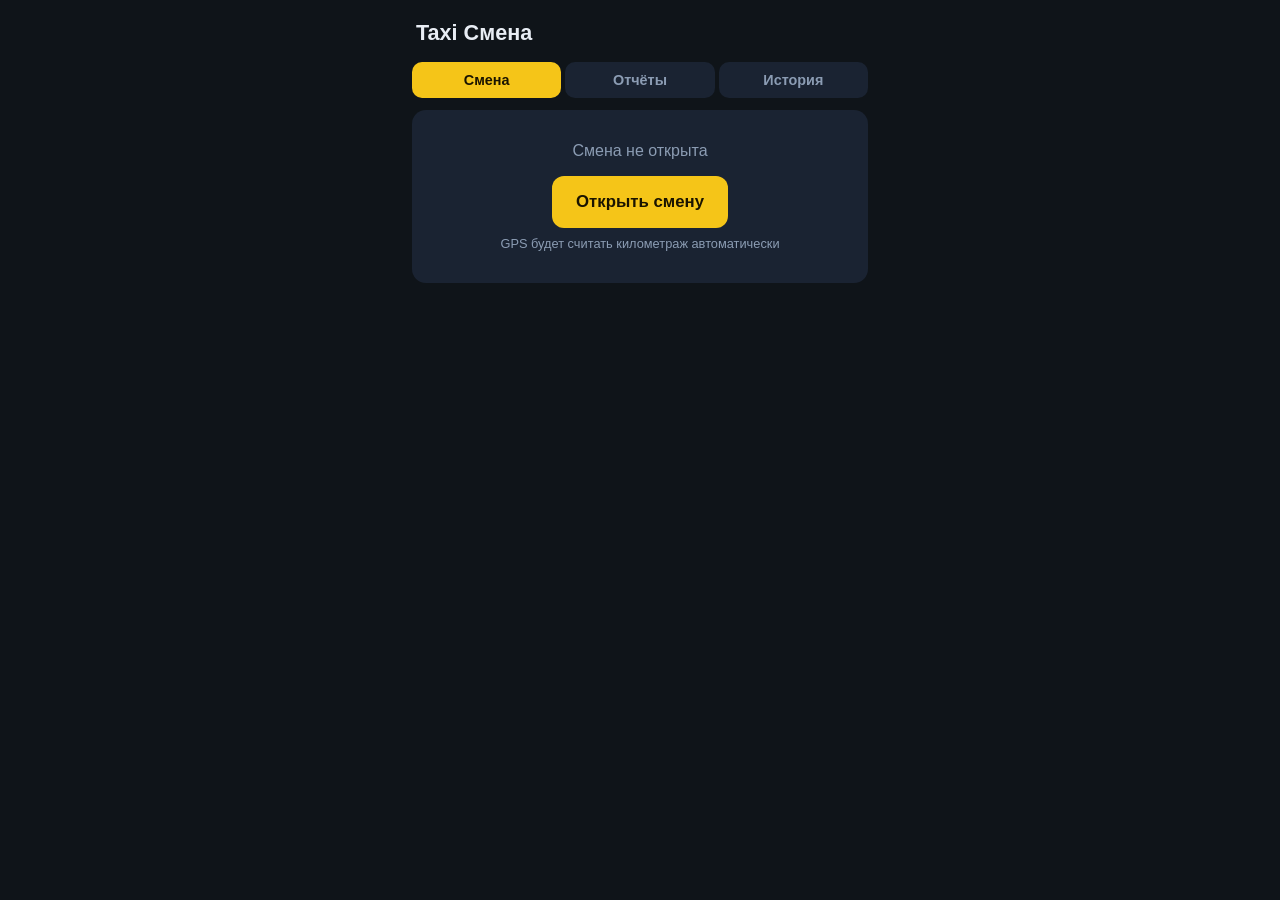
==== index.html @ 208060b2 "Add Taxi Смена Android app and GitHub Actions APK build Co-authored-by: Cursor <cursoragent@cursor.c" ====
<!DOCTYPE html>
<html lang="ru">
<head>
  <meta charset="UTF-8">
  <meta name="viewport" content="width=device-width, initial-scale=1, maximum-scale=1, user-scalable=no, viewport-fit=cover">
  <meta name="theme-color" content="#f5c518">
  <meta name="apple-mobile-web-app-capable" content="yes">
  <meta name="mobile-web-app-capable" content="yes">
  <title>Taxi Смена</title>
  <link rel="manifest" href="manifest.json">
  <link rel="icon" href="icons/icon-192.png">
  <link rel="apple-touch-icon" href="icons/icon-192.png">
  <link rel="stylesheet" href="css/styles.css">
</head>
<body>
  <div id="app">
    <header class="header">
      <h1>Taxi Смена</h1>
      <div id="shift-badge" class="shift-badge hidden">Смена активна</div>
    </header>

    <nav class="tabs">
      <button class="tab active" data-tab="shift">Смена</button>
      <button class="tab" data-tab="reports">Отчёты</button>
      <button class="tab" data-tab="history">История</button>
    </nav>

    <main>
      <!-- СМЕНА -->
      <section id="tab-shift" class="tab-panel active">
        <div id="no-shift" class="card center">
          <p class="muted">Смена не открыта</p>
          <button id="btn-start-shift" class="btn btn-primary btn-lg">Открыть смену</button>
          <p class="hint">GPS будет считать километраж автоматически</p>
        </div>

        <div id="active-shift" class="hidden">
          <div class="card stats-grid">
            <div class="stat">
              <span class="stat-label">Пробег</span>
              <span id="live-km" class="stat-value">0.0 км</span>
            </div>
            <div class="stat">
              <span class="stat-label">Время</span>
              <span id="live-time" class="stat-value">0 мин</span>
            </div>
            <div class="stat">
              <span class="stat-label">Заработок</span>
              <span id="live-gross" class="stat-value accent">0 ₽</span>
            </div>
            <div class="stat">
              <span class="stat-label">Чистыми</span>
              <span id="live-net" class="stat-value">0 ₽</span>
            </div>
          </div>

          <div id="gps-status" class="gps-status">GPS: ожидание...</div>

          <div class="card">
            <h2>Новая поездка</h2>
            <form id="trip-form">
              <label>Сумма, ₽</label>
              <input type="number" id="trip-amount" inputmode="decimal" min="1" step="1" placeholder="450" required>
              <label>Способ оплаты</label>
              <div class="payment-btns">
                <label class="pay-btn"><input type="radio" name="payment" value="cash" checked><span>Нал</span></label>
                <label class="pay-btn"><input type="radio" name="payment" value="card"><span>Карта</span></label>
                <label class="pay-btn"><input type="radio" name="payment" value="app"><span>Приложение</span></label>
              </div>
              <p class="hint">Комиссия: −30 ₽ с каждого заказа</p>
              <button type="submit" class="btn btn-primary btn-block">Добавить поездку</button>
            </form>
          </div>

          <div class="card">
            <h2>Расход</h2>
            <form id="expense-form">
              <label>Категория</label>
              <select id="expense-category">
                <option value="fuel">Бензин</option>
                <option value="wash">Мойка</option>
                <option value="rent">Аренда авто</option>
                <option value="other">Прочее</option>
              </select>
              <label>Сумма, ₽</label>
              <input type="number" id="expense-amount" inputmode="decimal" min="1" step="1" placeholder="500" required>
              <label>Комментарий (необяз.)</label>
              <input type="text" id="expense-note" placeholder="АЗС Лукойл">
              <button type="submit" class="btn btn-secondary btn-block">Добавить расход</button>
            </form>
          </div>

          <div class="card">
            <h2>Поездки смены <span id="trip-count" class="badge">0</span></h2>
            <ul id="trip-list" class="list"></ul>
          </div>

          <div class="card">
            <h2>Расходы смены</h2>
            <ul id="expense-list" class="list"></ul>
          </div>

          <button id="btn-end-shift" class="btn btn-danger btn-block btn-lg">Закрыть смену</button>
        </div>
      </section>

      <!-- ОТЧЁТЫ -->
      <section id="tab-reports" class="tab-panel">
        <div class="card">
          <h2>Период</h2>
          <div class="period-btns">
            <button class="period-btn active" data-period="today">Сегодня</button>
            <button class="period-btn" data-period="yesterday">Вчера</button>
            <button class="period-btn" data-period="week">Неделя</button>
            <button class="period-btn" data-period="month">Месяц</button>
            <button class="period-btn" data-period="custom">Свой</button>
          </div>
          <div id="custom-period" class="custom-period hidden">
            <label>С</label>
            <input type="date" id="period-from">
            <label>По</label>
            <input type="date" id="period-to">
            <button id="btn-apply-period" class="btn btn-secondary btn-block">Применить</button>
          </div>
        </div>

        <div id="report-content"></div>
      </section>

      <!-- ИСТОРИЯ -->
      <section id="tab-history" class="tab-panel">
        <div id="history-list" class="history-list"></div>
      </section>
    </main>
  </div>

  <div id="toast" class="toast hidden"></div>

  <script src="js/db.js"></script>
  <script src="js/gps.js"></script>
  <script src="js/reports.js"></script>
  <script src="js/app.js"></script>
</body>
</html>
---- css/styles.css ----
*,
*::before,
*::after {
  box-sizing: border-box;
  margin: 0;
  padding: 0;
}

:root {
  --bg: #0f1419;
  --surface: #1a2332;
  --surface2: #243044;
  --text: #e8edf4;
  --muted: #8b9cb3;
  --accent: #f5c518;
  --accent-dim: #c9a012;
  --green: #3dd68c;
  --red: #f07178;
  --blue: #59c2ff;
  --radius: 14px;
  --safe-bottom: env(safe-area-inset-bottom, 0px);
}

html {
  font-size: 16px;
  -webkit-tap-highlight-color: transparent;
}

body {
  font-family: -apple-system, BlinkMacSystemFont, 'Segoe UI', Roboto, sans-serif;
  background: var(--bg);
  color: var(--text);
  min-height: 100dvh;
  padding-bottom: calc(16px + var(--safe-bottom));
  overscroll-behavior: none;
}

#app {
  max-width: 480px;
  margin: 0 auto;
}

.header {
  padding: 20px 16px 8px;
  display: flex;
  align-items: center;
  justify-content: space-between;
}

.header h1 {
  font-size: 1.35rem;
  font-weight: 700;
}

.shift-badge {
  background: var(--green);
  color: #0a1a10;
  font-size: 0.75rem;
  font-weight: 600;
  padding: 4px 10px;
  border-radius: 20px;
  animation: pulse 2s infinite;
}

@keyframes pulse {
  0%, 100% { opacity: 1; }
  50% { opacity: 0.7; }
}

.tabs {
  display: flex;
  gap: 4px;
  padding: 8px 12px 12px;
  position: sticky;
  top: 0;
  background: var(--bg);
  z-index: 10;
}

.tab {
  flex: 1;
  padding: 10px 8px;
  border: none;
  border-radius: 10px;
  background: var(--surface);
  color: var(--muted);
  font-size: 0.9rem;
  font-weight: 600;
  cursor: pointer;
}

.tab.active {
  background: var(--accent);
  color: #1a1400;
}

main {
  padding: 0 12px;
}

.tab-panel {
  display: none;
}

.tab-panel.active {
  display: block;
}

.card {
  background: var(--surface);
  border-radius: var(--radius);
  padding: 16px;
  margin-bottom: 12px;
}

.card.center {
  text-align: center;
  padding: 32px 16px;
}

.card h2 {
  font-size: 1rem;
  margin-bottom: 12px;
  display: flex;
  align-items: center;
  gap: 8px;
}

.muted {
  color: var(--muted);
  margin-bottom: 16px;
}

.hint {
  color: var(--muted);
  font-size: 0.8rem;
  margin-top: 8px;
}

.btn {
  border: none;
  border-radius: 12px;
  padding: 12px 20px;
  font-size: 1rem;
  font-weight: 600;
  cursor: pointer;
  transition: opacity 0.15s;
}

.btn:active {
  opacity: 0.8;
}

.btn-primary {
  background: var(--accent);
  color: #1a1400;
}

.btn-secondary {
  background: var(--surface2);
  color: var(--text);
}

.btn-danger {
  background: var(--red);
  color: #fff;
}

.btn-lg {
  padding: 16px 24px;
  font-size: 1.05rem;
}

.btn-block {
  width: 100%;
  margin-top: 12px;
}

label {
  display: block;
  font-size: 0.85rem;
  color: var(--muted);
  margin: 12px 0 6px;
}

label:first-child {
  margin-top: 0;
}

input[type='number'],
input[type='text'],
input[type='date'],
select {
  width: 100%;
  padding: 14px;
  border: 2px solid var(--surface2);
  border-radius: 12px;
  background: var(--bg);
  color: var(--text);
  font-size: 1.1rem;
  outline: none;
}

input:focus,
select:focus {
  border-color: var(--accent);
}

.payment-btns {
  display: flex;
  gap: 8px;
}

.pay-btn {
  flex: 1;
  margin: 0;
  cursor: pointer;
}

.pay-btn input {
  display: none;
}

.pay-btn span {
  display: block;
  text-align: center;
  padding: 12px 8px;
  border-radius: 12px;
  background: var(--surface2);
  color: var(--muted);
  font-weight: 600;
  font-size: 0.9rem;
  transition: all 0.15s;
}

.pay-btn input:checked + span {
  background: var(--accent);
  color: #1a1400;
}

.stats-grid {
  display: grid;
  grid-template-columns: 1fr 1fr;
  gap: 12px;
}

.stat {
  background: var(--surface2);
  border-radius: 12px;
  padding: 12px;
  text-align: center;
}

.stat-label {
  display: block;
  font-size: 0.75rem;
  color: var(--muted);
  margin-bottom: 4px;
}

.stat-value {
  font-size: 1.15rem;
  font-weight: 700;
}

.stat-value.accent {
  color: var(--accent);
}

.gps-status {
  text-align: center;
  font-size: 0.8rem;
  color: var(--muted);
  margin-bottom: 12px;
  padding: 8px;
  border-radius: 8px;
  background: var(--surface);
}

.gps-status.active {
  color: var(--green);
}

.gps-status.error {
  color: var(--red);
}

.badge {
  background: var(--surface2);
  color: var(--accent);
  font-size: 0.75rem;
  padding: 2px 8px;
  border-radius: 10px;
}

.list {
  list-style: none;
}

.list-item {
  display: flex;
  align-items: center;
  justify-content: space-between;
  padding: 12px 0;
  border-bottom: 1px solid var(--surface2);
}

.list-item:last-child {
  border-bottom: none;
}

.list-item-info {
  flex: 1;
}

.list-item-title {
  font-weight: 600;
}

.list-item-sub {
  font-size: 0.8rem;
  color: var(--muted);
  margin-top: 2px;
}

.list-item-amount {
  font-weight: 700;
  margin-right: 8px;
}

.list-item-amount.positive {
  color: var(--green);
}

.list-item-amount.negative {
  color: var(--red);
}

.btn-icon {
  background: none;
  border: none;
  color: var(--muted);
  font-size: 1.2rem;
  padding: 4px 8px;
  cursor: pointer;
}

.period-btns {
  display: flex;
  flex-wrap: wrap;
  gap: 8px;
}

.period-btn {
  padding: 8px 14px;
  border: none;
  border-radius: 20px;
  background: var(--surface2);
  color: var(--muted);
  font-size: 0.85rem;
  font-weight: 600;
  cursor: pointer;
}

.period-btn.active {
  background: var(--accent);
  color: #1a1400;
}

.custom-period {
  margin-top: 12px;
}

.report-section {
  margin-bottom: 16px;
}

.report-section h3 {
  font-size: 0.85rem;
  color: var(--muted);
  margin-bottom: 8px;
  text-transform: uppercase;
  letter-spacing: 0.05em;
}

.report-big {
  font-size: 2rem;
  font-weight: 800;
  color: var(--accent);
}

.report-grid {
  display: grid;
  grid-template-columns: 1fr 1fr;
  gap: 10px;
}

.report-item {
  background: var(--surface2);
  border-radius: 12px;
  padding: 12px;
}

.report-item-label {
  font-size: 0.75rem;
  color: var(--muted);
}

.report-item-value {
  font-size: 1.1rem;
  font-weight: 700;
  margin-top: 4px;
}

.report-item-value.green {
  color: var(--green);
}

.report-item-value.red {
  color: var(--red);
}

.daily-bar {
  display: flex;
  align-items: center;
  gap: 10px;
  padding: 8px 0;
  border-bottom: 1px solid var(--surface2);
}

.daily-bar:last-child {
  border-bottom: none;
}

.daily-date {
  width: 70px;
  font-size: 0.8rem;
  color: var(--muted);
}

.daily-bar-track {
  flex: 1;
  height: 8px;
  background: var(--surface2);
  border-radius: 4px;
  overflow: hidden;
}

.daily-bar-fill {
  height: 100%;
  background: var(--accent);
  border-radius: 4px;
}

.daily-amount {
  width: 80px;
  text-align: right;
  font-size: 0.85rem;
  font-weight: 600;
}

.history-item {
  background: var(--surface);
  border-radius: var(--radius);
  padding: 16px;
  margin-bottom: 10px;
  cursor: pointer;
}

.history-item:active {
  background: var(--surface2);
}

.history-header {
  display: flex;
  justify-content: space-between;
  align-items: center;
  margin-bottom: 8px;
}

.history-date {
  font-weight: 700;
}

.history-status {
  font-size: 0.75rem;
  padding: 2px 8px;
  border-radius: 10px;
}

.history-status.active {
  background: var(--green);
  color: #0a1a10;
}

.history-status.closed {
  background: var(--surface2);
  color: var(--muted);
}

.history-stats {
  display: flex;
  gap: 16px;
  font-size: 0.85rem;
  color: var(--muted);
}

.history-net {
  color: var(--accent);
  font-weight: 700;
}

.toast {
  position: fixed;
  bottom: calc(24px + var(--safe-bottom));
  left: 50%;
  transform: translateX(-50%);
  background: var(--surface2);
  color: var(--text);
  padding: 12px 24px;
  border-radius: 12px;
  font-size: 0.9rem;
  z-index: 100;
  box-shadow: 0 4px 20px rgba(0, 0, 0, 0.4);
  transition: opacity 0.3s;
}

.hidden {
  display: none !important;
}

.empty-state {
  text-align: center;
  color: var(--muted);
  padding: 32px 16px;
}

@media (max-width: 360px) {
  .stats-grid,
  .report-grid {
    grid-template-columns: 1fr;
  }
}
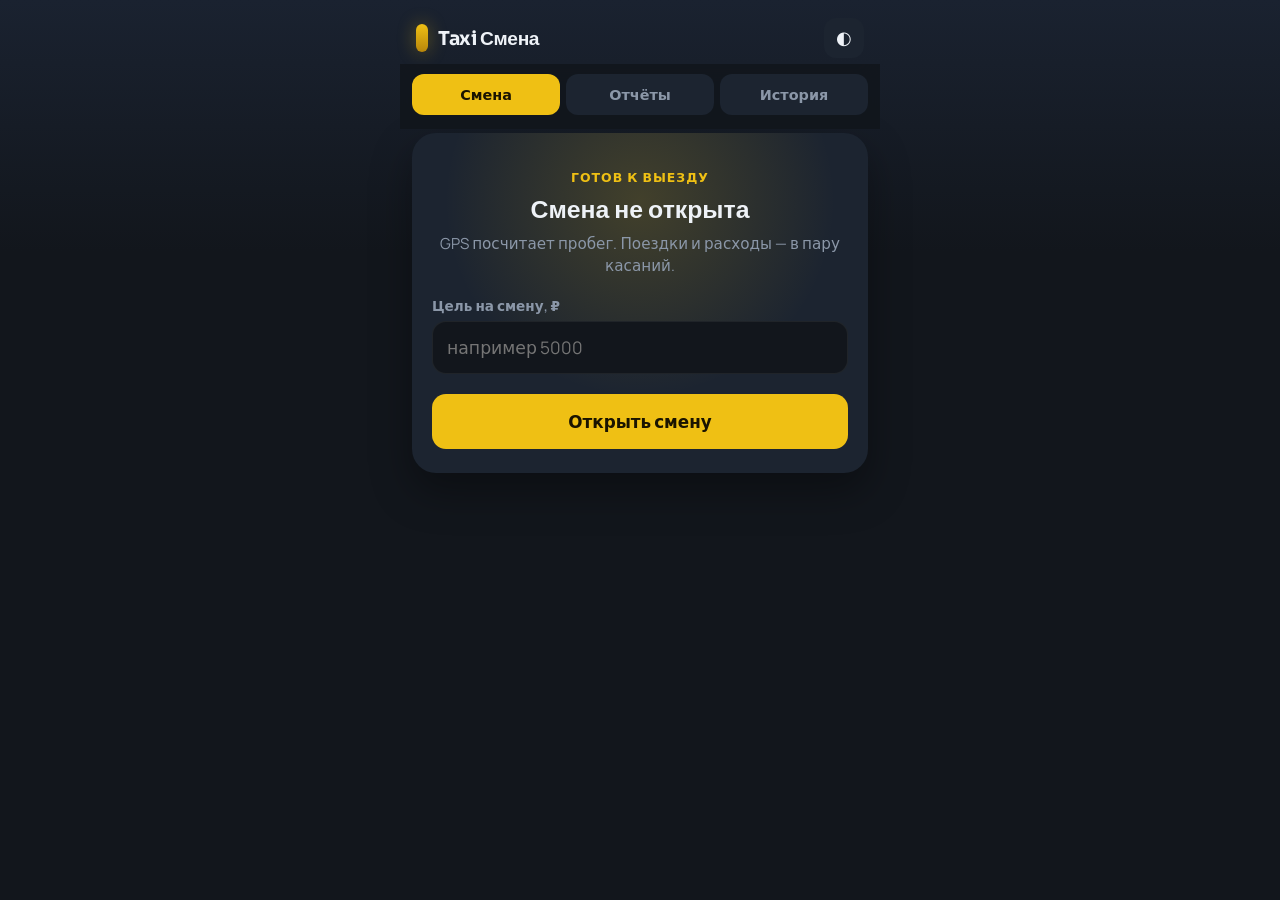
==== commit 79ab0254: "Improve UI: themes, shift summary, goals, quick amounts, modals Co-authored-by: Cursor <cursoragent@" ====
--- a/index.html
+++ b/index.html
@@ -1,9 +1,9 @@
 <!DOCTYPE html>
-<html lang="ru">
+<html lang="ru" data-theme="dark">
 <head>
   <meta charset="UTF-8">
   <meta name="viewport" content="width=device-width, initial-scale=1, maximum-scale=1, user-scalable=no, viewport-fit=cover">
-  <meta name="theme-color" content="#f5c518">
+  <meta name="theme-color" content="#12161c">
   <meta name="apple-mobile-web-app-capable" content="yes">
   <meta name="mobile-web-app-capable" content="yes">
   <title>Taxi Смена</title>
@@ -15,8 +15,14 @@
 <body>
   <div id="app">
     <header class="header">
-      <h1>Taxi Смена</h1>
-      <div id="shift-badge" class="shift-badge hidden">Смена активна</div>
+      <div class="brand">
+        <span class="brand-mark" aria-hidden="true"></span>
+        <h1>Taxi Смена</h1>
+      </div>
+      <div class="header-actions">
+        <div id="shift-badge" class="shift-badge hidden">В смене</div>
+        <button id="btn-theme" class="icon-btn" type="button" aria-label="Тема" title="Тема">◐</button>
+      </div>
     </header>
 
     <nav class="tabs">
@@ -26,112 +32,182 @@
     </nav>
 
     <main>
-      <!-- СМЕНА -->
       <section id="tab-shift" class="tab-panel active">
-        <div id="no-shift" class="card center">
-          <p class="muted">Смена не открыта</p>
-          <button id="btn-start-shift" class="btn btn-primary btn-lg">Открыть смену</button>
-          <p class="hint">GPS будет считать километраж автоматически</p>
+        <div id="no-shift" class="idle-screen">
+          <div class="idle-glow" aria-hidden="true"></div>
+          <p class="idle-kicker">Готов к выезду</p>
+          <h2 class="idle-title">Смена не открыта</h2>
+          <p class="idle-text">GPS посчитает пробег. Поездки и расходы — в пару касаний.</p>
+          <div class="goal-setup">
+            <label for="goal-input">Цель на смену, ₽</label>
+            <input type="number" id="goal-input" inputmode="numeric" min="0" step="100" placeholder="например 5000">
+          </div>
+          <button id="btn-start-shift" class="btn btn-primary btn-lg btn-block">Открыть смену</button>
         </div>
 
         <div id="active-shift" class="hidden">
-          <div class="card stats-grid">
-            <div class="stat">
+          <div class="hero-card">
+            <div class="hero-label">Чистыми сейчас</div>
+            <div id="live-net" class="hero-value">0 ₽</div>
+            <div class="hero-sub">
+              <span id="live-gross">0 ₽</span> валом
+              <span class="dot">·</span>
+              <span id="live-trips-count">0 поездок</span>
+            </div>
+            <div id="goal-block" class="goal-block hidden">
+              <div class="goal-row">
+                <span>Цель смены</span>
+                <span id="goal-text">0 / 0 ₽</span>
+              </div>
+              <div class="goal-track"><div id="goal-fill" class="goal-fill"></div></div>
+            </div>
+          </div>
+
+          <div class="stats-row">
+            <div class="stat-chip">
               <span class="stat-label">Пробег</span>
               <span id="live-km" class="stat-value">0.0 км</span>
             </div>
-            <div class="stat">
+            <div class="stat-chip">
               <span class="stat-label">Время</span>
               <span id="live-time" class="stat-value">0 мин</span>
             </div>
-            <div class="stat">
-              <span class="stat-label">Заработок</span>
-              <span id="live-gross" class="stat-value accent">0 ₽</span>
-            </div>
-            <div class="stat">
-              <span class="stat-label">Чистыми</span>
-              <span id="live-net" class="stat-value">0 ₽</span>
+            <div class="stat-chip">
+              <span class="stat-label">Комиссия</span>
+              <span id="live-commission" class="stat-value">0 ₽</span>
             </div>
           </div>
 
           <div id="gps-status" class="gps-status">GPS: ожидание...</div>
 
-          <div class="card">
-            <h2>Новая поездка</h2>
-            <form id="trip-form">
-              <label>Сумма, ₽</label>
-              <input type="number" id="trip-amount" inputmode="decimal" min="1" step="1" placeholder="450" required>
-              <label>Способ оплаты</label>
-              <div class="payment-btns">
-                <label class="pay-btn"><input type="radio" name="payment" value="cash" checked><span>Нал</span></label>
-                <label class="pay-btn"><input type="radio" name="payment" value="card"><span>Карта</span></label>
-                <label class="pay-btn"><input type="radio" name="payment" value="app"><span>Приложение</span></label>
-              </div>
-              <p class="hint">Комиссия: −30 ₽ с каждого заказа</p>
-              <button type="submit" class="btn btn-primary btn-block">Добавить поездку</button>
-            </form>
-          </div>
-
-          <div class="card">
-            <h2>Расход</h2>
-            <form id="expense-form">
-              <label>Категория</label>
-              <select id="expense-category">
-                <option value="fuel">Бензин</option>
-                <option value="wash">Мойка</option>
-                <option value="rent">Аренда авто</option>
-                <option value="other">Прочее</option>
-              </select>
-              <label>Сумма, ₽</label>
-              <input type="number" id="expense-amount" inputmode="decimal" min="1" step="1" placeholder="500" required>
-              <label>Комментарий (необяз.)</label>
-              <input type="text" id="expense-note" placeholder="АЗС Лукойл">
-              <button type="submit" class="btn btn-secondary btn-block">Добавить расход</button>
-            </form>
-          </div>
-
-          <div class="card">
-            <h2>Поездки смены <span id="trip-count" class="badge">0</span></h2>
+          <div class="action-row">
+            <button id="btn-open-trip" class="btn btn-primary action-btn" type="button">+ Поездка</button>
+            <button id="btn-open-expense" class="btn btn-secondary action-btn" type="button">+ Расход</button>
+          </div>
+
+          <div class="card soft">
+            <div class="card-head">
+              <h2>Последние поездки</h2>
+              <span id="trip-count" class="badge">0</span>
+            </div>
             <ul id="trip-list" class="list"></ul>
           </div>
 
-          <div class="card">
-            <h2>Расходы смены</h2>
+          <div class="card soft">
+            <div class="card-head">
+              <h2>Расходы</h2>
+            </div>
             <ul id="expense-list" class="list"></ul>
           </div>
 
-          <button id="btn-end-shift" class="btn btn-danger btn-block btn-lg">Закрыть смену</button>
+          <button id="btn-end-shift" class="btn btn-danger btn-block btn-lg" type="button">Закрыть смену</button>
+        </div>
+
+        <div id="shift-summary" class="summary-screen hidden">
+          <p class="summary-kicker">Смена закрыта</p>
+          <h2 class="summary-title">Итог смены</h2>
+          <div id="summary-net" class="summary-net">0 ₽</div>
+          <p class="summary-caption">чистыми</p>
+          <div id="summary-grid" class="summary-grid"></div>
+          <div id="summary-goal" class="summary-goal hidden"></div>
+          <button id="btn-summary-done" class="btn btn-primary btn-block btn-lg" type="button">Готово</button>
         </div>
       </section>
 
-      <!-- ОТЧЁТЫ -->
       <section id="tab-reports" class="tab-panel">
         <div class="card">
           <h2>Период</h2>
           <div class="period-btns">
-            <button class="period-btn active" data-period="today">Сегодня</button>
-            <button class="period-btn" data-period="yesterday">Вчера</button>
-            <button class="period-btn" data-period="week">Неделя</button>
-            <button class="period-btn" data-period="month">Месяц</button>
-            <button class="period-btn" data-period="custom">Свой</button>
+            <button class="period-btn active" data-period="today" type="button">Сегодня</button>
+            <button class="period-btn" data-period="yesterday" type="button">Вчера</button>
+            <button class="period-btn" data-period="week" type="button">Неделя</button>
+            <button class="period-btn" data-period="month" type="button">Месяц</button>
+            <button class="period-btn" data-period="custom" type="button">Свой</button>
           </div>
           <div id="custom-period" class="custom-period hidden">
             <label>С</label>
             <input type="date" id="period-from">
             <label>По</label>
             <input type="date" id="period-to">
-            <button id="btn-apply-period" class="btn btn-secondary btn-block">Применить</button>
-          </div>
-        </div>
-
+            <button id="btn-apply-period" class="btn btn-secondary btn-block" type="button">Применить</button>
+          </div>
+        </div>
         <div id="report-content"></div>
       </section>
 
-      <!-- ИСТОРИЯ -->
       <section id="tab-history" class="tab-panel">
         <div id="history-list" class="history-list"></div>
       </section>
     </main>
+  </div>
+
+  <!-- Trip modal -->
+  <div id="modal-trip" class="modal hidden" role="dialog" aria-modal="true">
+    <div class="modal-backdrop" data-close="modal-trip"></div>
+    <div class="modal-sheet">
+      <div class="modal-handle"></div>
+      <h2>Новая поездка</h2>
+      <form id="trip-form">
+        <label>Сумма, ₽</label>
+        <input type="number" id="trip-amount" inputmode="decimal" min="1" step="1" placeholder="450" required>
+        <div class="quick-amounts" id="quick-amounts">
+          <button type="button" data-amount="150">150</button>
+          <button type="button" data-amount="200">200</button>
+          <button type="button" data-amount="250">250</button>
+          <button type="button" data-amount="300">300</button>
+          <button type="button" data-amount="500">500</button>
+          <button type="button" data-amount="550">550</button>
+        </div>
+        <label>Способ оплаты</label>
+        <div class="payment-btns">
+          <label class="pay-btn"><input type="radio" name="payment" value="cash" checked><span>Нал</span></label>
+          <label class="pay-btn"><input type="radio" name="payment" value="card"><span>Карта</span></label>
+          <label class="pay-btn"><input type="radio" name="payment" value="app"><span>Прилож.</span></label>
+        </div>
+        <p class="hint">Комиссия: −30 ₽ с заказа</p>
+        <div class="modal-actions">
+          <button type="button" class="btn btn-secondary" data-close="modal-trip">Отмена</button>
+          <button type="submit" class="btn btn-primary">Добавить</button>
+        </div>
+      </form>
+    </div>
+  </div>
+
+  <!-- Expense modal -->
+  <div id="modal-expense" class="modal hidden" role="dialog" aria-modal="true">
+    <div class="modal-backdrop" data-close="modal-expense"></div>
+    <div class="modal-sheet">
+      <div class="modal-handle"></div>
+      <h2>Расход</h2>
+      <form id="expense-form">
+        <label>Категория</label>
+        <div class="category-btns" id="expense-categories">
+          <label class="cat-btn"><input type="radio" name="expense-cat" value="fuel" checked><span>Бензин</span></label>
+          <label class="cat-btn"><input type="radio" name="expense-cat" value="wash"><span>Мойка</span></label>
+          <label class="cat-btn"><input type="radio" name="expense-cat" value="food"><span>Еда</span></label>
+          <label class="cat-btn"><input type="radio" name="expense-cat" value="parking"><span>Парковка</span></label>
+          <label class="cat-btn"><input type="radio" name="expense-cat" value="other"><span>Прочее</span></label>
+        </div>
+        <label>Сумма, ₽</label>
+        <input type="number" id="expense-amount" inputmode="decimal" min="1" step="1" placeholder="500" required>
+        <label>Комментарий (необяз.)</label>
+        <input type="text" id="expense-note" placeholder="АЗС Лукойл">
+        <div class="modal-actions">
+          <button type="button" class="btn btn-secondary" data-close="modal-expense">Отмена</button>
+          <button type="submit" class="btn btn-primary">Добавить</button>
+        </div>
+      </form>
+    </div>
+  </div>
+
+  <!-- History detail modal -->
+  <div id="modal-history" class="modal hidden" role="dialog" aria-modal="true">
+    <div class="modal-backdrop" data-close="modal-history"></div>
+    <div class="modal-sheet modal-sheet-tall">
+      <div class="modal-handle"></div>
+      <div id="history-detail"></div>
+      <button type="button" class="btn btn-secondary btn-block" data-close="modal-history">Закрыть</button>
+    </div>
   </div>
 
   <div id="toast" class="toast hidden"></div>
--- a/css/styles.css
+++ b/css/styles.css
@@ -1,3 +1,46 @@
+@font-face {
+  font-family: 'Manrope';
+  font-style: normal;
+  font-weight: 400;
+  font-display: swap;
+  src: url('fonts/manrope-latin-400-normal.woff2') format('woff2');
+}
+@font-face {
+  font-family: 'Manrope';
+  font-style: normal;
+  font-weight: 600;
+  font-display: swap;
+  src: url('fonts/manrope-latin-600-normal.woff2') format('woff2');
+}
+@font-face {
+  font-family: 'Manrope';
+  font-style: normal;
+  font-weight: 700;
+  font-display: swap;
+  src: url('fonts/manrope-latin-700-normal.woff2') format('woff2');
+}
+@font-face {
+  font-family: 'Manrope';
+  font-style: normal;
+  font-weight: 800;
+  font-display: swap;
+  src: url('fonts/manrope-latin-800-normal.woff2') format('woff2');
+}
+@font-face {
+  font-family: 'Sora';
+  font-style: normal;
+  font-weight: 600;
+  font-display: swap;
+  src: url('fonts/sora-latin-600-normal.woff2') format('woff2');
+}
+@font-face {
+  font-family: 'Sora';
+  font-style: normal;
+  font-weight: 700;
+  font-display: swap;
+  src: url('fonts/sora-latin-700-normal.woff2') format('woff2');
+}
+
 *,
 *::before,
 *::after {
@@ -6,19 +49,45 @@
   padding: 0;
 }
 
-:root {
-  --bg: #0f1419;
-  --surface: #1a2332;
-  --surface2: #243044;
-  --text: #e8edf4;
-  --muted: #8b9cb3;
-  --accent: #f5c518;
-  --accent-dim: #c9a012;
+:root,
+[data-theme='dark'] {
+  --bg: #12161c;
+  --bg-accent: #1a2230;
+  --surface: #1c2430;
+  --surface2: #2a3444;
+  --text: #eef2f7;
+  --muted: #8b97a8;
+  --accent: #efc014;
+  --accent-ink: #1a1400;
   --green: #3dd68c;
-  --red: #f07178;
-  --blue: #59c2ff;
-  --radius: 14px;
+  --red: #ff6b6b;
+  --blue: #5eb7ff;
+  --line: rgba(255, 255, 255, 0.06);
+  --shadow: 0 18px 40px rgba(0, 0, 0, 0.35);
+  --hero-glow: radial-gradient(120% 80% at 10% 0%, rgba(239, 192, 20, 0.22), transparent 55%);
+  --idle-glow: radial-gradient(circle at 50% 20%, rgba(239, 192, 20, 0.18), transparent 55%);
+  --radius: 18px;
   --safe-bottom: env(safe-area-inset-bottom, 0px);
+  --theme-color: #12161c;
+}
+
+[data-theme='light'] {
+  --bg: #eef2f6;
+  --bg-accent: #e3e9f0;
+  --surface: #ffffff;
+  --surface2: #e5ebf2;
+  --text: #15202b;
+  --muted: #5f6e7e;
+  --accent: #c99600;
+  --accent-ink: #1a1400;
+  --green: #1f9d64;
+  --red: #d64545;
+  --blue: #2f7fd1;
+  --line: rgba(21, 32, 43, 0.08);
+  --shadow: 0 14px 34px rgba(30, 45, 60, 0.1);
+  --hero-glow: radial-gradient(120% 80% at 10% 0%, rgba(201, 150, 0, 0.16), transparent 55%);
+  --idle-glow: radial-gradient(circle at 50% 20%, rgba(201, 150, 0, 0.14), transparent 55%);
+  --theme-color: #eef2f6;
 }
 
 html {
@@ -27,11 +96,12 @@
 }
 
 body {
-  font-family: -apple-system, BlinkMacSystemFont, 'Segoe UI', Roboto, sans-serif;
-  background: var(--bg);
+  font-family: 'Manrope', system-ui, sans-serif;
+  background:
+    linear-gradient(180deg, var(--bg-accent) 0%, var(--bg) 28%, var(--bg) 100%);
   color: var(--text);
   min-height: 100dvh;
-  padding-bottom: calc(16px + var(--safe-bottom));
+  padding-bottom: calc(20px + var(--safe-bottom));
   overscroll-behavior: none;
 }
 
@@ -41,24 +111,58 @@
 }
 
 .header {
-  padding: 20px 16px 8px;
+  padding: 18px 16px 6px;
   display: flex;
   align-items: center;
   justify-content: space-between;
+  gap: 12px;
+}
+
+.brand {
+  display: flex;
+  align-items: center;
+  gap: 10px;
+}
+
+.brand-mark {
+  width: 12px;
+  height: 28px;
+  border-radius: 999px;
+  background: linear-gradient(180deg, var(--accent), #b8860b);
+  box-shadow: 0 0 18px rgba(239, 192, 20, 0.35);
 }
 
 .header h1 {
-  font-size: 1.35rem;
-  font-weight: 700;
+  font-family: 'Sora', 'Manrope', sans-serif;
+  font-size: 1.2rem;
+  font-weight: 700;
+  letter-spacing: -0.02em;
+}
+
+.header-actions {
+  display: flex;
+  align-items: center;
+  gap: 8px;
+}
+
+.icon-btn {
+  width: 40px;
+  height: 40px;
+  border: none;
+  border-radius: 12px;
+  background: var(--surface);
+  color: var(--text);
+  font-size: 1.1rem;
+  cursor: pointer;
 }
 
 .shift-badge {
   background: var(--green);
-  color: #0a1a10;
-  font-size: 0.75rem;
-  font-weight: 600;
-  padding: 4px 10px;
-  border-radius: 20px;
+  color: #062214;
+  font-size: 0.72rem;
+  font-weight: 700;
+  padding: 6px 10px;
+  border-radius: 999px;
   animation: pulse 2s infinite;
 }
 
@@ -69,29 +173,31 @@
 
 .tabs {
   display: flex;
-  gap: 4px;
-  padding: 8px 12px 12px;
+  gap: 6px;
+  padding: 10px 12px 14px;
   position: sticky;
   top: 0;
-  background: var(--bg);
+  background: color-mix(in srgb, var(--bg) 88%, transparent);
+  backdrop-filter: blur(10px);
   z-index: 10;
 }
 
 .tab {
   flex: 1;
-  padding: 10px 8px;
+  padding: 11px 8px;
   border: none;
-  border-radius: 10px;
+  border-radius: 12px;
   background: var(--surface);
   color: var(--muted);
+  font-family: inherit;
   font-size: 0.9rem;
-  font-weight: 600;
+  font-weight: 700;
   cursor: pointer;
 }
 
 .tab.active {
   background: var(--accent);
-  color: #1a1400;
+  color: var(--accent-ink);
 }
 
 main {
@@ -100,10 +206,192 @@
 
 .tab-panel {
   display: none;
+  animation: fadeIn 0.25s ease;
 }
 
 .tab-panel.active {
   display: block;
+}
+
+@keyframes fadeIn {
+  from { opacity: 0; transform: translateY(6px); }
+  to { opacity: 1; transform: none; }
+}
+
+.idle-screen {
+  position: relative;
+  overflow: hidden;
+  text-align: center;
+  background: var(--surface);
+  border-radius: 24px;
+  padding: 36px 20px 24px;
+  box-shadow: var(--shadow);
+  margin-top: 4px;
+}
+
+.idle-glow {
+  position: absolute;
+  inset: 0;
+  background: var(--idle-glow);
+  pointer-events: none;
+}
+
+.idle-kicker {
+  position: relative;
+  color: var(--accent);
+  font-size: 0.78rem;
+  font-weight: 700;
+  letter-spacing: 0.08em;
+  text-transform: uppercase;
+  margin-bottom: 8px;
+}
+
+.idle-title {
+  position: relative;
+  font-family: 'Sora', sans-serif;
+  font-size: 1.55rem;
+  margin-bottom: 8px;
+}
+
+.idle-text {
+  position: relative;
+  color: var(--muted);
+  font-size: 0.95rem;
+  line-height: 1.45;
+  margin-bottom: 20px;
+}
+
+.goal-setup {
+  position: relative;
+  text-align: left;
+  margin-bottom: 8px;
+}
+
+.hero-card {
+  position: relative;
+  overflow: hidden;
+  background: var(--surface);
+  border-radius: 24px;
+  padding: 22px 18px 18px;
+  margin-bottom: 12px;
+  box-shadow: var(--shadow);
+}
+
+.hero-card::before {
+  content: '';
+  position: absolute;
+  inset: 0;
+  background: var(--hero-glow);
+  pointer-events: none;
+}
+
+.hero-label,
+.hero-value,
+.hero-sub,
+.goal-block {
+  position: relative;
+}
+
+.hero-label {
+  color: var(--muted);
+  font-size: 0.85rem;
+  font-weight: 600;
+}
+
+.hero-value {
+  font-family: 'Sora', sans-serif;
+  font-size: 2.4rem;
+  font-weight: 700;
+  letter-spacing: -0.03em;
+  margin: 4px 0 6px;
+  color: var(--accent);
+}
+
+.hero-sub {
+  color: var(--muted);
+  font-size: 0.9rem;
+}
+
+.dot {
+  margin: 0 4px;
+}
+
+.goal-block {
+  margin-top: 16px;
+}
+
+.goal-row {
+  display: flex;
+  justify-content: space-between;
+  font-size: 0.82rem;
+  color: var(--muted);
+  margin-bottom: 8px;
+}
+
+.goal-track {
+  height: 10px;
+  background: var(--surface2);
+  border-radius: 999px;
+  overflow: hidden;
+}
+
+.goal-fill {
+  height: 100%;
+  width: 0%;
+  background: linear-gradient(90deg, var(--accent), #ffe27a);
+  border-radius: 999px;
+  transition: width 0.35s ease;
+}
+
+.stats-row {
+  display: grid;
+  grid-template-columns: repeat(3, 1fr);
+  gap: 8px;
+  margin-bottom: 10px;
+}
+
+.stat-chip {
+  background: var(--surface);
+  border-radius: 16px;
+  padding: 12px 8px;
+  text-align: center;
+}
+
+.stat-label {
+  display: block;
+  font-size: 0.72rem;
+  color: var(--muted);
+  margin-bottom: 4px;
+}
+
+.stat-value {
+  font-size: 0.95rem;
+  font-weight: 700;
+}
+
+.gps-status {
+  text-align: center;
+  font-size: 0.8rem;
+  color: var(--muted);
+  margin-bottom: 12px;
+  padding: 8px 10px;
+  border-radius: 12px;
+  background: var(--surface);
+}
+
+.gps-status.active { color: var(--green); }
+.gps-status.error { color: var(--red); }
+
+.action-row {
+  display: grid;
+  grid-template-columns: 1.2fr 1fr;
+  gap: 10px;
+  margin-bottom: 14px;
+}
+
+.action-btn {
+  margin: 0;
+  min-height: 52px;
 }
 
 .card {
@@ -113,47 +401,53 @@
   margin-bottom: 12px;
 }
 
-.card.center {
-  text-align: center;
-  padding: 32px 16px;
+.card.soft {
+  box-shadow: none;
+  border: 1px solid var(--line);
+}
+
+.card-head {
+  display: flex;
+  align-items: center;
+  justify-content: space-between;
+  margin-bottom: 8px;
 }
 
 .card h2 {
-  font-size: 1rem;
+  font-size: 0.95rem;
+  font-weight: 700;
+}
+
+.muted {
+  color: var(--muted);
   margin-bottom: 12px;
-  display: flex;
-  align-items: center;
-  gap: 8px;
-}
-
-.muted {
-  color: var(--muted);
-  margin-bottom: 16px;
 }
 
 .hint {
   color: var(--muted);
   font-size: 0.8rem;
-  margin-top: 8px;
+  margin-top: 10px;
 }
 
 .btn {
   border: none;
-  border-radius: 12px;
-  padding: 12px 20px;
+  border-radius: 14px;
+  padding: 13px 18px;
+  font-family: inherit;
   font-size: 1rem;
-  font-weight: 600;
+  font-weight: 700;
   cursor: pointer;
-  transition: opacity 0.15s;
+  transition: transform 0.12s ease, opacity 0.15s;
 }
 
 .btn:active {
-  opacity: 0.8;
+  transform: scale(0.98);
+  opacity: 0.9;
 }
 
 .btn-primary {
   background: var(--accent);
-  color: #1a1400;
+  color: var(--accent-ink);
 }
 
 .btn-secondary {
@@ -162,12 +456,13 @@
 }
 
 .btn-danger {
-  background: var(--red);
-  color: #fff;
+  background: color-mix(in srgb, var(--red) 18%, var(--surface));
+  color: var(--red);
+  border: 1px solid color-mix(in srgb, var(--red) 35%, transparent);
 }
 
 .btn-lg {
-  padding: 16px 24px;
+  padding: 16px 22px;
   font-size: 1.05rem;
 }
 
@@ -181,6 +476,7 @@
   font-size: 0.85rem;
   color: var(--muted);
   margin: 12px 0 6px;
+  font-weight: 600;
 }
 
 label:first-child {
@@ -193,11 +489,12 @@
 select {
   width: 100%;
   padding: 14px;
-  border: 2px solid var(--surface2);
-  border-radius: 12px;
+  border: 1.5px solid var(--line);
+  border-radius: 14px;
   background: var(--bg);
   color: var(--text);
-  font-size: 1.1rem;
+  font-family: inherit;
+  font-size: 1.08rem;
   outline: none;
 }
 
@@ -206,91 +503,74 @@
   border-color: var(--accent);
 }
 
-.payment-btns {
-  display: flex;
+.quick-amounts {
+  display: grid;
+  grid-template-columns: repeat(3, 1fr);
   gap: 8px;
-}
-
-.pay-btn {
-  flex: 1;
+  margin-top: 10px;
+}
+
+.quick-amounts button {
+  border: none;
+  border-radius: 12px;
+  padding: 12px 8px;
+  background: var(--surface2);
+  color: var(--text);
+  font-family: inherit;
+  font-weight: 700;
+  font-size: 0.95rem;
+  cursor: pointer;
+}
+
+.quick-amounts button:active {
+  background: var(--accent);
+  color: var(--accent-ink);
+}
+
+.payment-btns,
+.category-btns {
+  display: flex;
+  flex-wrap: wrap;
+  gap: 8px;
+}
+
+.pay-btn,
+.cat-btn {
+  flex: 1 1 30%;
   margin: 0;
   cursor: pointer;
 }
 
-.pay-btn input {
+.pay-btn input,
+.cat-btn input {
   display: none;
 }
 
-.pay-btn span {
+.pay-btn span,
+.cat-btn span {
   display: block;
   text-align: center;
   padding: 12px 8px;
   border-radius: 12px;
   background: var(--surface2);
   color: var(--muted);
-  font-weight: 600;
-  font-size: 0.9rem;
-  transition: all 0.15s;
-}
-
-.pay-btn input:checked + span {
+  font-weight: 700;
+  font-size: 0.88rem;
+}
+
+.pay-btn input:checked + span,
+.cat-btn input:checked + span {
   background: var(--accent);
-  color: #1a1400;
-}
-
-.stats-grid {
-  display: grid;
-  grid-template-columns: 1fr 1fr;
-  gap: 12px;
-}
-
-.stat {
-  background: var(--surface2);
-  border-radius: 12px;
-  padding: 12px;
-  text-align: center;
-}
-
-.stat-label {
-  display: block;
-  font-size: 0.75rem;
-  color: var(--muted);
-  margin-bottom: 4px;
-}
-
-.stat-value {
-  font-size: 1.15rem;
-  font-weight: 700;
-}
-
-.stat-value.accent {
-  color: var(--accent);
-}
-
-.gps-status {
-  text-align: center;
-  font-size: 0.8rem;
-  color: var(--muted);
-  margin-bottom: 12px;
-  padding: 8px;
-  border-radius: 8px;
-  background: var(--surface);
-}
-
-.gps-status.active {
-  color: var(--green);
-}
-
-.gps-status.error {
-  color: var(--red);
+  color: var(--accent-ink);
 }
 
 .badge {
   background: var(--surface2);
   color: var(--accent);
   font-size: 0.75rem;
-  padding: 2px 8px;
-  border-radius: 10px;
+  font-weight: 700;
+  padding: 3px 8px;
+  border-radius: 999px;
 }
 
 .list {
@@ -301,8 +581,9 @@
   display: flex;
   align-items: center;
   justify-content: space-between;
+  gap: 8px;
   padding: 12px 0;
-  border-bottom: 1px solid var(--surface2);
+  border-bottom: 1px solid var(--line);
 }
 
 .list-item:last-child {
@@ -311,10 +592,11 @@
 
 .list-item-info {
   flex: 1;
+  min-width: 0;
 }
 
 .list-item-title {
-  font-weight: 600;
+  font-weight: 700;
 }
 
 .list-item-sub {
@@ -325,22 +607,17 @@
 
 .list-item-amount {
   font-weight: 700;
-  margin-right: 8px;
-}
-
-.list-item-amount.positive {
-  color: var(--green);
-}
-
-.list-item-amount.negative {
-  color: var(--red);
-}
+  white-space: nowrap;
+}
+
+.list-item-amount.positive { color: var(--green); }
+.list-item-amount.negative { color: var(--red); }
 
 .btn-icon {
   background: none;
   border: none;
   color: var(--muted);
-  font-size: 1.2rem;
+  font-size: 1.25rem;
   padding: 4px 8px;
   cursor: pointer;
 }
@@ -354,38 +631,36 @@
 .period-btn {
   padding: 8px 14px;
   border: none;
-  border-radius: 20px;
-  background: var(--surface2);
-  color: var(--muted);
+  border-radius: 999px;
+  background: var(--surface2);
+  color: var(--muted);
+  font-family: inherit;
   font-size: 0.85rem;
-  font-weight: 600;
+  font-weight: 700;
   cursor: pointer;
 }
 
 .period-btn.active {
   background: var(--accent);
-  color: #1a1400;
+  color: var(--accent-ink);
 }
 
 .custom-period {
   margin-top: 12px;
 }
 
-.report-section {
-  margin-bottom: 16px;
-}
-
 .report-section h3 {
-  font-size: 0.85rem;
-  color: var(--muted);
-  margin-bottom: 8px;
+  font-size: 0.8rem;
+  color: var(--muted);
+  margin-bottom: 10px;
   text-transform: uppercase;
-  letter-spacing: 0.05em;
+  letter-spacing: 0.06em;
 }
 
 .report-big {
-  font-size: 2rem;
-  font-weight: 800;
+  font-family: 'Sora', sans-serif;
+  font-size: 2.1rem;
+  font-weight: 700;
   color: var(--accent);
 }
 
@@ -397,7 +672,7 @@
 
 .report-item {
   background: var(--surface2);
-  border-radius: 12px;
+  border-radius: 14px;
   padding: 12px;
 }
 
@@ -407,30 +682,23 @@
 }
 
 .report-item-value {
-  font-size: 1.1rem;
+  font-size: 1.05rem;
   font-weight: 700;
   margin-top: 4px;
 }
 
-.report-item-value.green {
-  color: var(--green);
-}
-
-.report-item-value.red {
-  color: var(--red);
-}
+.report-item-value.green { color: var(--green); }
+.report-item-value.red { color: var(--red); }
 
 .daily-bar {
   display: flex;
   align-items: center;
   gap: 10px;
   padding: 8px 0;
-  border-bottom: 1px solid var(--surface2);
-}
-
-.daily-bar:last-child {
-  border-bottom: none;
-}
+  border-bottom: 1px solid var(--line);
+}
+
+.daily-bar:last-child { border-bottom: none; }
 
 .daily-date {
   width: 70px;
@@ -456,7 +724,7 @@
   width: 80px;
   text-align: right;
   font-size: 0.85rem;
-  font-weight: 600;
+  font-weight: 700;
 }
 
 .history-item {
@@ -465,10 +733,12 @@
   padding: 16px;
   margin-bottom: 10px;
   cursor: pointer;
+  border: 1px solid transparent;
+  transition: border-color 0.15s;
 }
 
 .history-item:active {
-  background: var(--surface2);
+  border-color: var(--accent);
 }
 
 .history-header {
@@ -484,13 +754,14 @@
 
 .history-status {
   font-size: 0.75rem;
-  padding: 2px 8px;
-  border-radius: 10px;
+  font-weight: 700;
+  padding: 3px 8px;
+  border-radius: 999px;
 }
 
 .history-status.active {
   background: var(--green);
-  color: #0a1a10;
+  color: #062214;
 }
 
 .history-status.closed {
@@ -500,7 +771,7 @@
 
 .history-stats {
   display: flex;
-  gap: 16px;
+  gap: 14px;
   font-size: 0.85rem;
   color: var(--muted);
 }
@@ -508,6 +779,139 @@
 .history-net {
   color: var(--accent);
   font-weight: 700;
+  margin-left: auto;
+}
+
+.summary-screen {
+  background: var(--surface);
+  border-radius: 24px;
+  padding: 28px 18px 20px;
+  text-align: center;
+  box-shadow: var(--shadow);
+  animation: fadeIn 0.3s ease;
+}
+
+.summary-kicker {
+  color: var(--green);
+  font-size: 0.78rem;
+  font-weight: 700;
+  letter-spacing: 0.08em;
+  text-transform: uppercase;
+}
+
+.summary-title {
+  font-family: 'Sora', sans-serif;
+  font-size: 1.4rem;
+  margin: 8px 0 4px;
+}
+
+.summary-net {
+  font-family: 'Sora', sans-serif;
+  font-size: 2.6rem;
+  font-weight: 700;
+  color: var(--accent);
+  letter-spacing: -0.03em;
+}
+
+.summary-caption {
+  color: var(--muted);
+  margin-bottom: 18px;
+}
+
+.summary-grid {
+  display: grid;
+  grid-template-columns: 1fr 1fr;
+  gap: 10px;
+  text-align: left;
+  margin-bottom: 14px;
+}
+
+.summary-item {
+  background: var(--surface2);
+  border-radius: 14px;
+  padding: 12px;
+}
+
+.summary-item span {
+  display: block;
+  font-size: 0.75rem;
+  color: var(--muted);
+}
+
+.summary-item strong {
+  display: block;
+  margin-top: 4px;
+  font-size: 1.05rem;
+}
+
+.summary-goal {
+  background: color-mix(in srgb, var(--accent) 14%, var(--surface2));
+  border-radius: 14px;
+  padding: 12px;
+  margin-bottom: 8px;
+  font-weight: 700;
+}
+
+.modal {
+  position: fixed;
+  inset: 0;
+  z-index: 50;
+  display: flex;
+  align-items: flex-end;
+  justify-content: center;
+}
+
+.modal-backdrop {
+  position: absolute;
+  inset: 0;
+  background: rgba(0, 0, 0, 0.5);
+  animation: fadeIn 0.2s ease;
+}
+
+.modal-sheet {
+  position: relative;
+  width: min(480px, 100%);
+  max-height: 92dvh;
+  overflow: auto;
+  background: var(--surface);
+  border-radius: 24px 24px 0 0;
+  padding: 10px 18px calc(18px + var(--safe-bottom));
+  box-shadow: var(--shadow);
+  animation: sheetUp 0.25s ease;
+}
+
+.modal-sheet-tall {
+  max-height: 88dvh;
+}
+
+@keyframes sheetUp {
+  from { transform: translateY(24px); opacity: 0.6; }
+  to { transform: none; opacity: 1; }
+}
+
+.modal-handle {
+  width: 42px;
+  height: 4px;
+  border-radius: 999px;
+  background: var(--surface2);
+  margin: 4px auto 14px;
+}
+
+.modal-sheet h2 {
+  font-family: 'Sora', sans-serif;
+  font-size: 1.2rem;
+  margin-bottom: 8px;
+}
+
+.modal-actions {
+  display: grid;
+  grid-template-columns: 1fr 1.2fr;
+  gap: 10px;
+  margin-top: 18px;
+}
+
+.modal-actions .btn {
+  margin: 0;
 }
 
 .toast {
@@ -515,14 +919,14 @@
   bottom: calc(24px + var(--safe-bottom));
   left: 50%;
   transform: translateX(-50%);
-  background: var(--surface2);
-  color: var(--text);
-  padding: 12px 24px;
-  border-radius: 12px;
+  background: var(--text);
+  color: var(--bg);
+  padding: 12px 22px;
+  border-radius: 14px;
   font-size: 0.9rem;
+  font-weight: 700;
   z-index: 100;
-  box-shadow: 0 4px 20px rgba(0, 0, 0, 0.4);
-  transition: opacity 0.3s;
+  box-shadow: var(--shadow);
 }
 
 .hidden {
@@ -532,12 +936,36 @@
 .empty-state {
   text-align: center;
   color: var(--muted);
-  padding: 32px 16px;
+  padding: 20px 12px;
+  font-size: 0.9rem;
+}
+
+.detail-net {
+  font-family: 'Sora', sans-serif;
+  font-size: 2rem;
+  font-weight: 700;
+  color: var(--accent);
+  margin: 4px 0 14px;
+}
+
+.detail-meta {
+  color: var(--muted);
+  font-size: 0.9rem;
+  margin-bottom: 14px;
 }
 
 @media (max-width: 360px) {
-  .stats-grid,
-  .report-grid {
+  .stats-row,
+  .report-grid,
+  .summary-grid {
     grid-template-columns: 1fr;
   }
-}
+
+  .hero-value {
+    font-size: 2rem;
+  }
+
+  .action-row {
+    grid-template-columns: 1fr;
+  }
+}
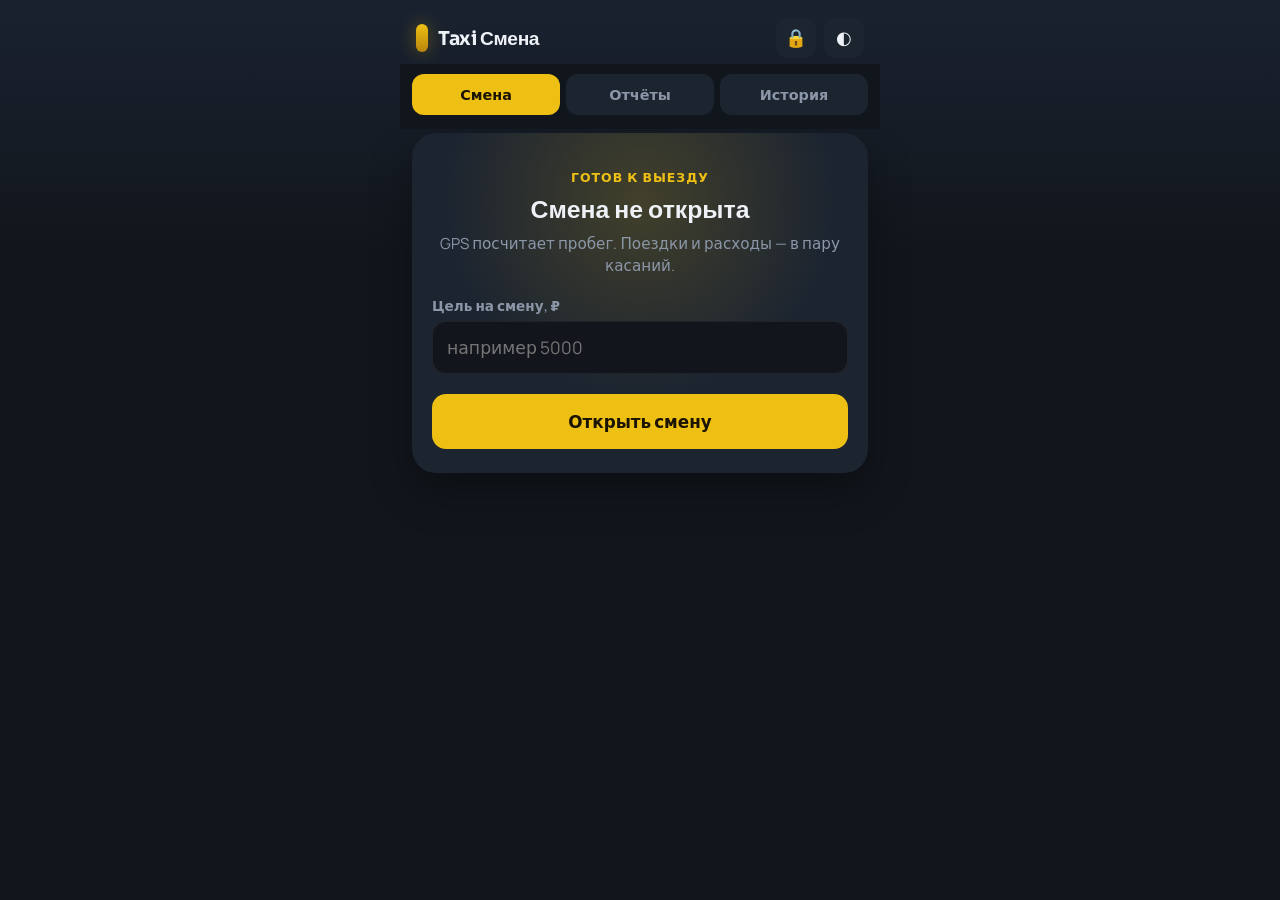
==== commit 8c2ceca4: "Add shift break, PIN lock, GPS track map, coin sound; fix hourly rate Co-authored-by: Cursor <cursor" ====
--- a/index.html
+++ b/index.html
@@ -13,6 +13,31 @@
   <link rel="stylesheet" href="css/styles.css">
 </head>
 <body>
+  <div id="lock-screen" class="lock-screen hidden">
+    <div class="lock-card">
+      <p class="lock-kicker">Taxi Смена</p>
+      <h2 id="lock-title">Введите пин-код</h2>
+      <div id="lock-dots" class="lock-dots">
+        <span></span><span></span><span></span><span></span>
+      </div>
+      <p id="lock-error" class="lock-error hidden">Неверный код</p>
+      <div class="pin-pad" id="pin-pad">
+        <button type="button" data-pin="1">1</button>
+        <button type="button" data-pin="2">2</button>
+        <button type="button" data-pin="3">3</button>
+        <button type="button" data-pin="4">4</button>
+        <button type="button" data-pin="5">5</button>
+        <button type="button" data-pin="6">6</button>
+        <button type="button" data-pin="7">7</button>
+        <button type="button" data-pin="8">8</button>
+        <button type="button" data-pin="9">9</button>
+        <button type="button" data-pin="clear" class="pin-muted">C</button>
+        <button type="button" data-pin="0">0</button>
+        <button type="button" data-pin="ok" class="pin-ok">OK</button>
+      </div>
+    </div>
+  </div>
+
   <div id="app">
     <header class="header">
       <div class="brand">
@@ -21,6 +46,7 @@
       </div>
       <div class="header-actions">
         <div id="shift-badge" class="shift-badge hidden">В смене</div>
+        <button id="btn-pin" class="icon-btn" type="button" aria-label="Пин-код" title="Пин-код">🔒</button>
         <button id="btn-theme" class="icon-btn" type="button" aria-label="Тема" title="Тема">◐</button>
       </div>
     </header>
@@ -46,11 +72,13 @@
         </div>
 
         <div id="active-shift" class="hidden">
+          <div id="pause-banner" class="pause-banner hidden">Перерыв — GPS и время на паузе</div>
+
           <div class="hero-card">
             <div class="hero-label">Чистыми сейчас</div>
             <div id="live-net" class="hero-value">0 ₽</div>
             <div class="hero-sub">
-              <span id="live-gross">0 ₽</span> валом
+              <span id="live-gross">0 ₽</span> всего
               <span class="dot">·</span>
               <span id="live-trips-count">0 поездок</span>
             </div>
@@ -83,6 +111,11 @@
           <div class="action-row">
             <button id="btn-open-trip" class="btn btn-primary action-btn" type="button">+ Поездка</button>
             <button id="btn-open-expense" class="btn btn-secondary action-btn" type="button">+ Расход</button>
+          </div>
+
+          <div class="action-row secondary-actions">
+            <button id="btn-pause" class="btn btn-secondary action-btn" type="button">Перерыв</button>
+            <button id="btn-show-map" class="btn btn-secondary action-btn" type="button">Карта</button>
           </div>
 
           <div class="card soft">
@@ -110,6 +143,11 @@
           <p class="summary-caption">чистыми</p>
           <div id="summary-grid" class="summary-grid"></div>
           <div id="summary-goal" class="summary-goal hidden"></div>
+          <div class="card soft map-card">
+            <h2>Маршрут смены</h2>
+            <canvas id="summary-map" class="track-canvas" width="400" height="220"></canvas>
+            <p id="summary-map-empty" class="empty-state hidden">Мало GPS-точек для карты</p>
+          </div>
           <button id="btn-summary-done" class="btn btn-primary btn-block btn-lg" type="button">Готово</button>
         </div>
       </section>
@@ -141,7 +179,6 @@
     </main>
   </div>
 
-  <!-- Trip modal -->
   <div id="modal-trip" class="modal hidden" role="dialog" aria-modal="true">
     <div class="modal-backdrop" data-close="modal-trip"></div>
     <div class="modal-sheet">
@@ -173,7 +210,6 @@
     </div>
   </div>
 
-  <!-- Expense modal -->
   <div id="modal-expense" class="modal hidden" role="dialog" aria-modal="true">
     <div class="modal-backdrop" data-close="modal-expense"></div>
     <div class="modal-sheet">
@@ -200,13 +236,41 @@
     </div>
   </div>
 
-  <!-- History detail modal -->
   <div id="modal-history" class="modal hidden" role="dialog" aria-modal="true">
     <div class="modal-backdrop" data-close="modal-history"></div>
     <div class="modal-sheet modal-sheet-tall">
       <div class="modal-handle"></div>
       <div id="history-detail"></div>
       <button type="button" class="btn btn-secondary btn-block" data-close="modal-history">Закрыть</button>
+    </div>
+  </div>
+
+  <div id="modal-map" class="modal hidden" role="dialog" aria-modal="true">
+    <div class="modal-backdrop" data-close="modal-map"></div>
+    <div class="modal-sheet">
+      <div class="modal-handle"></div>
+      <h2>Маршрут смены</h2>
+      <canvas id="live-map" class="track-canvas" width="400" height="260"></canvas>
+      <p id="live-map-empty" class="empty-state hidden">Пока мало точек — поезжай, карта появится</p>
+      <p class="hint">Карта без интернета: линия по GPS. На перерыве GPS не крутится — батарея отдыхает.</p>
+      <button type="button" class="btn btn-secondary btn-block" data-close="modal-map">Закрыть</button>
+    </div>
+  </div>
+
+  <div id="modal-pin" class="modal hidden" role="dialog" aria-modal="true">
+    <div class="modal-backdrop" data-close="modal-pin"></div>
+    <div class="modal-sheet">
+      <div class="modal-handle"></div>
+      <h2>Пин-код</h2>
+      <p class="hint" id="pin-hint">4 цифры. Защита при открытии приложения.</p>
+      <label>Новый пин-код</label>
+      <input type="password" id="pin-new" inputmode="numeric" maxlength="4" placeholder="••••" pattern="[0-9]*">
+      <label>Ещё раз</label>
+      <input type="password" id="pin-confirm" inputmode="numeric" maxlength="4" placeholder="••••" pattern="[0-9]*">
+      <div class="modal-actions">
+        <button type="button" id="btn-pin-remove" class="btn btn-secondary">Снять</button>
+        <button type="button" id="btn-pin-save" class="btn btn-primary">Сохранить</button>
+      </div>
     </div>
   </div>
 
--- a/css/styles.css
+++ b/css/styles.css
@@ -969,3 +969,132 @@
     grid-template-columns: 1fr;
   }
 }
+
+/* --- lock / pause / map --- */
+.lock-screen {
+  position: fixed;
+  inset: 0;
+  z-index: 200;
+  display: flex;
+  align-items: center;
+  justify-content: center;
+  padding: 20px;
+  background:
+    radial-gradient(circle at 50% 20%, rgba(239, 192, 20, 0.16), transparent 50%),
+    var(--bg);
+}
+
+.lock-card {
+  width: min(360px, 100%);
+  background: var(--surface);
+  border-radius: 24px;
+  padding: 28px 20px 22px;
+  text-align: center;
+  box-shadow: var(--shadow);
+}
+
+.lock-kicker {
+  color: var(--accent);
+  font-size: 0.75rem;
+  font-weight: 700;
+  letter-spacing: 0.08em;
+  text-transform: uppercase;
+}
+
+.lock-card h2 {
+  font-family: 'Sora', sans-serif;
+  font-size: 1.25rem;
+  margin: 8px 0 18px;
+}
+
+.lock-dots {
+  display: flex;
+  justify-content: center;
+  gap: 12px;
+  margin-bottom: 12px;
+}
+
+.lock-dots span {
+  width: 12px;
+  height: 12px;
+  border-radius: 50%;
+  border: 2px solid var(--muted);
+}
+
+.lock-dots span.filled {
+  background: var(--accent);
+  border-color: var(--accent);
+}
+
+.lock-error {
+  color: var(--red);
+  font-size: 0.85rem;
+  font-weight: 700;
+  margin-bottom: 8px;
+}
+
+.pin-pad {
+  display: grid;
+  grid-template-columns: repeat(3, 1fr);
+  gap: 10px;
+  margin-top: 12px;
+}
+
+.pin-pad button {
+  height: 56px;
+  border: none;
+  border-radius: 16px;
+  background: var(--surface2);
+  color: var(--text);
+  font-family: inherit;
+  font-size: 1.25rem;
+  font-weight: 700;
+  cursor: pointer;
+}
+
+.pin-pad button:active {
+  transform: scale(0.97);
+}
+
+.pin-pad .pin-ok {
+  background: var(--accent);
+  color: var(--accent-ink);
+}
+
+.pin-pad .pin-muted {
+  color: var(--muted);
+}
+
+.pause-banner {
+  background: color-mix(in srgb, var(--blue) 18%, var(--surface));
+  color: var(--blue);
+  border: 1px solid color-mix(in srgb, var(--blue) 35%, transparent);
+  border-radius: 14px;
+  padding: 10px 12px;
+  text-align: center;
+  font-size: 0.88rem;
+  font-weight: 700;
+  margin-bottom: 10px;
+}
+
+.shift-badge.paused {
+  background: var(--blue);
+  color: #041018;
+  animation: none;
+}
+
+.secondary-actions {
+  margin-bottom: 14px;
+}
+
+.track-canvas {
+  width: 100%;
+  height: auto;
+  border-radius: 14px;
+  display: block;
+  background: var(--surface2);
+}
+
+.map-card h2 {
+  margin-bottom: 10px;
+}
